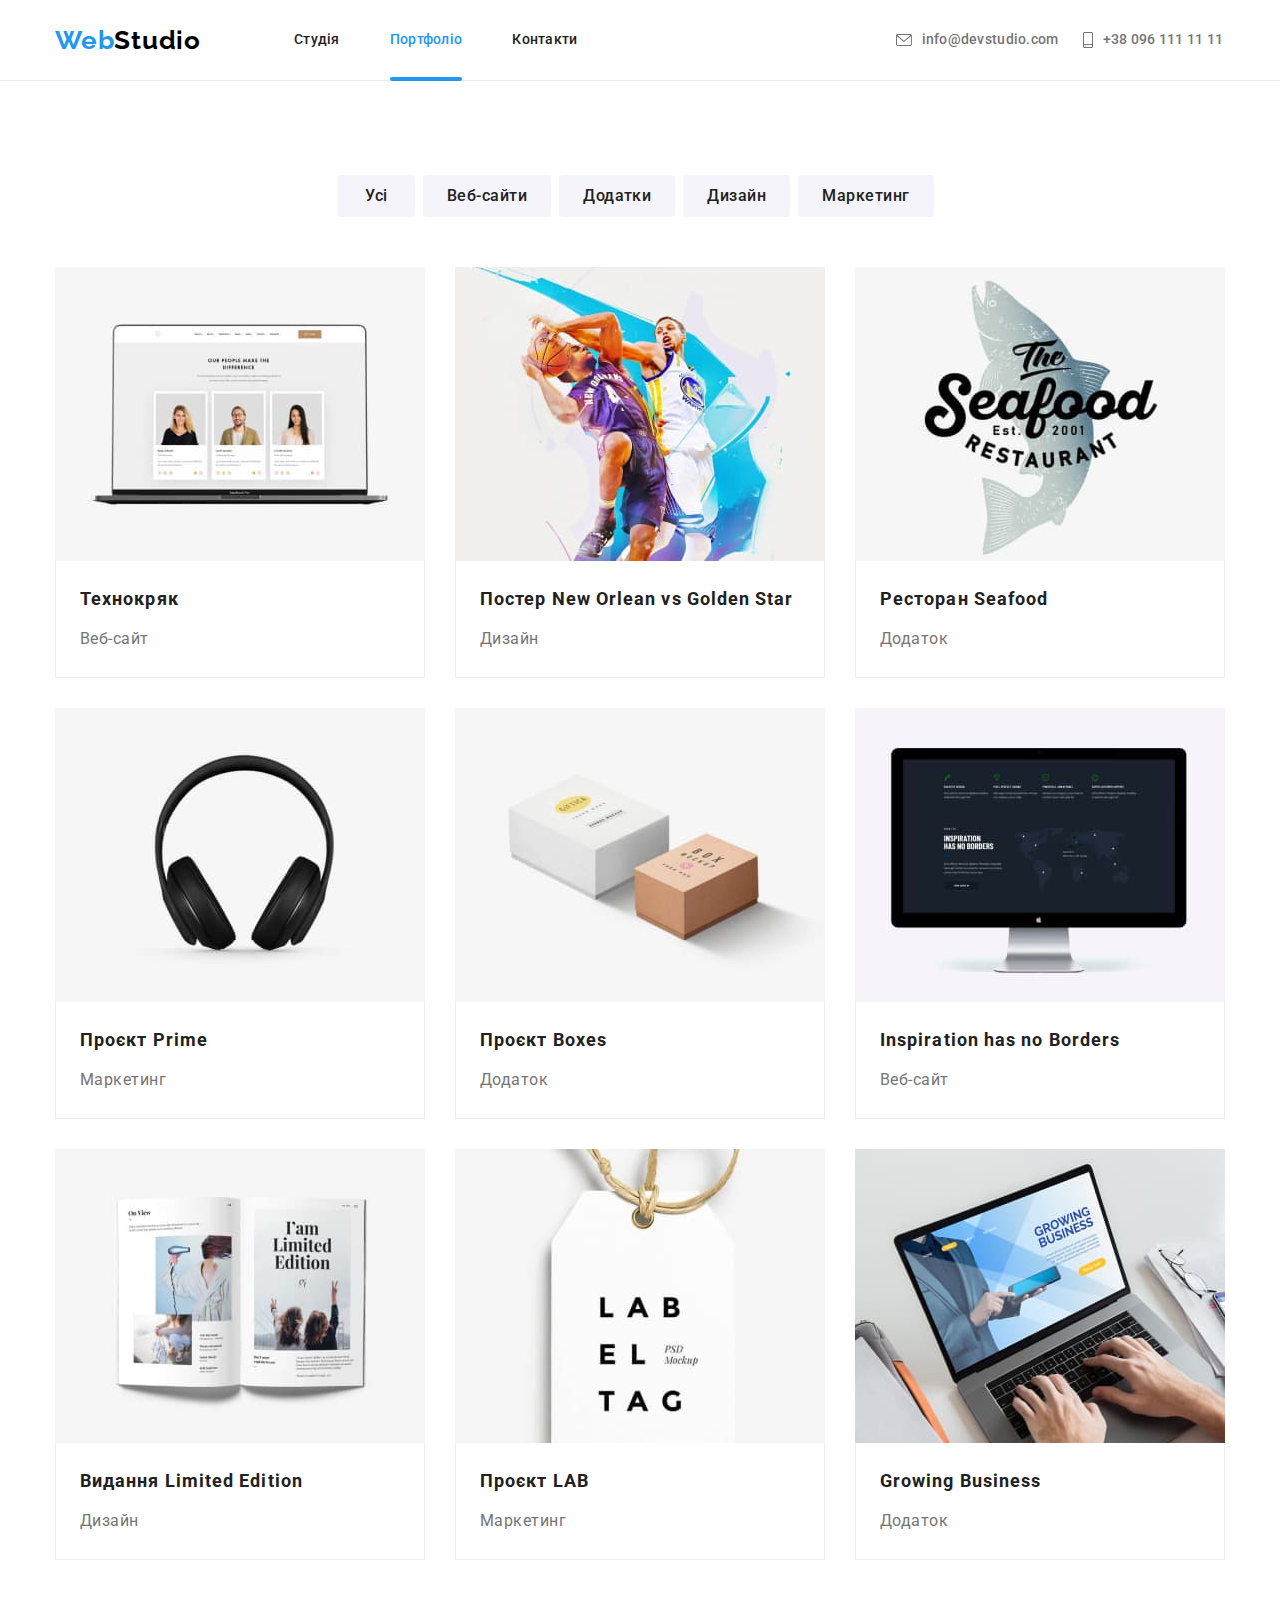
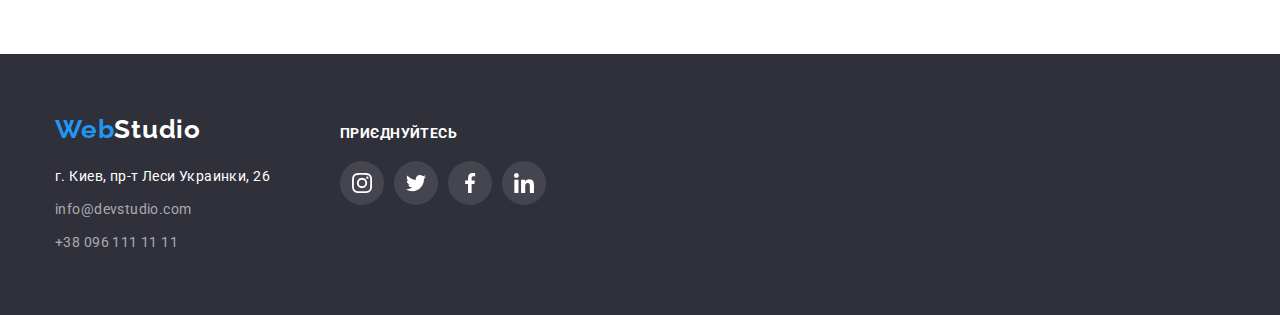
==== portfolio.html @ e29fab02 "first commit" ====
<!DOCTYPE html>
<html lang="uk">
  <head>
    <meta charset="UTF-8" />
    <meta http-equiv="X-UA-Compatible" content="IE=edge" />
    <meta name="viewport" content="width=device-width, initial-scale=1.0" />
    <title>Portfolio</title>
    <link
      href="https://fonts.googleapis.com/css2?family=Raleway:wght@700&family=Roboto:wght@400;500;700;900&display=swap"
      rel="stylesheet"
    />
    <link
      rel="stylesheet"
      href="https://cdnjs.cloudflare.com/ajax/libs/modern-normalize/1.1.0/modern-normalize.min.css"
    />
    <link rel="stylesheet" href="./css/styles.css" />
  </head>
  <body>
    <header class="header">
      <div class="header-container container">
        <nav class="header-nav">
          <a href="" class="header-logo"
            ><span class="header-logo1">Web</span
            ><span class="header-logo2">Studio</span>
          </a>
          <ul class="header-nav-menu">
            <li class="header-nav-menu-li">
              <a class="header-studio link" href="./index.html">Студія</a>
            </li>
            <li class="header-nav-menu-li">
              <a class="header-porfolio link current" href="./portfolio.html"
                >Портфоліо</a
              >
            </li>
            <li class="header-nav-menu-li">
              <a class="header-contacts link" href="">Контакти</a>
            </li>
          </ul>
        </nav>
        <ul class="header-nav-address-flex">
          <li class="header-nav-address-li1">
            <a class="header-email link" href="mailto:info@devstudio.com">
              <svg class="icons-header icon-mail" width="16" height="12">
                <use href="./images/icons.svg#icon-envelope"></use>
              </svg>
              info@devstudio.com
            </a>
          </li>
          <li class="header-nav-address-li2">
            <a class="header-tel link" href="tel:+380961111111">
              <svg class="icons-header icon-tel" width="10" height="16">
                <use href="./images/icons.svg#icon-smartphone"></use>
              </svg>
              +38 096 111 11 11</a
            >
          </li>
        </ul>
      </div>
    </header>
    <main class="portfolio-main">
      <section class="portfolio-main-section">
        <div class="container">
          <h1 class="visually-hidden">Portfolio</h1>
          <!-- buttons -->
          <ul class="portfolio-buttons">
            <li>
              <button class="portfolio-button portfolio-button1" type="button">
                Усі
              </button>
            </li>
            <li>
              <button class="portfolio-button portfolio-button2" type="button">
                Веб-сайти
              </button>
            </li>
            <li>
              <button class="portfolio-button portfolio-button3" type="button">
                Додатки
              </button>
            </li>
            <li>
              <button class="portfolio-button portfolio-button4" type="button">
                Дизайн
              </button>
            </li>
            <li>
              <button class="portfolio-button portfolio-button5" type="button">
                Маркетинг
              </button>
            </li>
          </ul>
          <!-- portfolio -->
          <ul class="main-portfolio">
            <li class="main-portfolio-containers">
              <a class="main-portfolio-link" href=""
                ><div class="portfolio-thumb">
                  <img
                    class="main-portfolio-img"
                    src="./images/img-port-1.jpg"
                    alt="img port 1.jpg"
                    width="370"
                    height="294"
                  />
                  <div class="overlay">
                    <p class="overlay-text">
                      Ресурс пропонує комплексні пропозиції з різним рівнем
                      функціоналу та сервісів. Все це дозволить відвідувачу
                      отримати вичерпні відомості про компанію чи приватну
                      особу.
                    </p>
                  </div>
                </div>
                <div class="main-portfolio-container-text">
                  <h2 class="main-portfolio-title main-portfolio-title1">
                    Технокряк
                  </h2>
                  <p
                    class="main-portfolio-description main-portfolio-description1"
                  >
                    Веб-сайт
                  </p>
                </div></a
              >
            </li>
            <li class="main-portfolio-containers">
              <a class="main-portfolio-link" href=""
                ><div class="portfolio-thumb">
                  <img
                    class="main-portfolio-img"
                    src="./images/img-port-2.jpg"
                    alt="img port 2.jpg"
                    width="370"
                    height="294"
                  />
                  <div class="overlay">
                    <p class="overlay-text">
                      Ресурс пропонує комплексні пропозиції з різним рівнем
                      функціоналу та сервісів. Все це дозволить відвідувачу
                      отримати вичерпні відомості про компанію чи приватну
                      особу.
                    </p>
                  </div>
                </div>
                <div class="main-portfolio-container-text">
                  <h2 class="main-portfolio-title main-portfolio-title2">
                    Постер New Orlean vs Golden Star
                  </h2>
                  <p
                    class="main-portfolio-description main-portfolio-description2"
                  >
                    Дизайн
                  </p>
                </div></a
              >
            </li>
            <li class="main-portfolio-containers">
              <a class="main-portfolio-link" href=""
                ><div class="portfolio-thumb">
                  <img
                    class="main-portfolio-img"
                    src="./images/img-port-3.jpg"
                    alt="img port 3.jpg"
                    width="370"
                    height="294"
                  />
                  <div class="overlay">
                    <p class="overlay-text">
                      Ресурс пропонує комплексні пропозиції з різним рівнем
                      функціоналу та сервісів. Все це дозволить відвідувачу
                      отримати вичерпні відомості про компанію чи приватну
                      особу.
                    </p>
                  </div>
                </div>
                <div class="main-portfolio-container-text">
                  <h2 class="main-portfolio-title main-portfolio-title3">
                    Ресторан Seafood
                  </h2>
                  <p
                    class="main-portfolio-description main-portfolio-description3"
                  >
                    Додаток
                  </p>
                </div></a
              >
            </li>
            <li class="main-portfolio-containers">
              <a class="main-portfolio-link" href=""
                ><div class="portfolio-thumb">
                  <img
                    class="main-portfolio-img"
                    src="./images/img-port-4.jpg"
                    alt="img port 4.jpg"
                    width="370"
                    height="294"
                  />
                  <div class="overlay">
                    <p class="overlay-text">
                      Ресурс пропонує комплексні пропозиції з різним рівнем
                      функціоналу та сервісів. Все це дозволить відвідувачу
                      отримати вичерпні відомості про компанію чи приватну
                      особу.
                    </p>
                  </div>
                </div>
                <div class="main-portfolio-container-text">
                  <h2 class="main-portfolio-title main-portfolio-title4">
                    Проєкт Prime
                  </h2>
                  <p
                    class="main-portfolio-description main-portfolio-description4"
                  >
                    Маркетинг
                  </p>
                </div></a
              >
            </li>
            <li class="main-portfolio-containers">
              <a class="main-portfolio-link" href=""
                ><div class="portfolio-thumb">
                  <img
                    class="main-portfolio-img"
                    src="./images/img-port-5.jpg"
                    alt="img port 5.jpg"
                    width="370"
                    height="294"
                  />
                  <div class="overlay">
                    <p class="overlay-text">
                      Ресурс пропонує комплексні пропозиції з різним рівнем
                      функціоналу та сервісів. Все це дозволить відвідувачу
                      отримати вичерпні відомості про компанію чи приватну
                      особу.
                    </p>
                  </div>
                </div>
                <div class="main-portfolio-container-text">
                  <h2 class="main-portfolio-title main-portfolio-title5">
                    Проєкт Boxes
                  </h2>
                  <p
                    class="main-portfolio-description main-portfolio-description5"
                  >
                    Додаток
                  </p>
                </div></a
              >
            </li>
            <li class="main-portfolio-containers">
              <a class="main-portfolio-link" href=""
                ><div class="portfolio-thumb">
                  <img
                    class="main-portfolio-img"
                    src="./images/img-port-6.jpg"
                    alt="img port 6.jpg"
                    width="370"
                    height="294"
                  />
                  <div class="overlay">
                    <p class="overlay-text">
                      Ресурс пропонує комплексні пропозиції з різним рівнем
                      функціоналу та сервісів. Все це дозволить відвідувачу
                      отримати вичерпні відомості про компанію чи приватну
                      особу.
                    </p>
                  </div>
                </div>
                <div class="main-portfolio-container-text">
                  <h2 class="main-portfolio-title main-portfolio-title6">
                    Inspiration has no Borders
                  </h2>
                  <p
                    class="main-portfolio-description main-portfolio-description6"
                  >
                    Веб-сайт
                  </p>
                </div></a
              >
            </li>
            <li class="main-portfolio-containers">
              <a class="main-portfolio-link" href="">
                <div class="portfolio-thumb">
                  <img
                    class="main-portfolio-img"
                    src="./images/img-port-7.jpg"
                    alt="img port 7.jpg"
                    width="370"
                    height="294"
                  />
                  <div class="overlay">
                    <p class="overlay-text">
                      Ресурс пропонує комплексні пропозиції з різним рівнем
                      функціоналу та сервісів. Все це дозволить відвідувачу
                      отримати вичерпні відомості про компанію чи приватну
                      особу.
                    </p>
                  </div>
                </div>
                <div class="main-portfolio-container-text">
                  <h2 class="main-portfolio-title main-portfolio-title7">
                    Видання Limited Edition
                  </h2>
                  <p
                    class="main-portfolio-description main-portfolio-description7"
                  >
                    Дизайн
                  </p>
                </div></a
              >
            </li>
            <li class="main-portfolio-containers">
              <a class="main-portfolio-link" href=""
                ><div class="portfolio-thumb">
                  <img
                    class="main-portfolio-img"
                    src="./images/img-port-8.jpg"
                    alt="img port 8.jpg"
                    width="370"
                    height="294"
                  />
                  <div class="overlay">
                    <p class="overlay-text">
                      Ресурс пропонує комплексні пропозиції з різним рівнем
                      функціоналу та сервісів. Все це дозволить відвідувачу
                      отримати вичерпні відомості про компанію чи приватну
                      особу.
                    </p>
                  </div>
                </div>
                <div class="main-portfolio-container-text">
                  <h2 class="main-portfolio-title main-portfolio-title8">
                    Проєкт LAB
                  </h2>
                  <p
                    class="main-portfolio-description main-portfolio-description8"
                  >
                    Маркетинг
                  </p>
                </div></a
              >
            </li>
            <li class="main-portfolio-containers">
              <a class="main-portfolio-link" href=""
                ><div class="portfolio-thumb">
                  <img
                    class="main-portfolio-img"
                    src="./images/img-port-9.jpg"
                    alt="img port 9.jpg"
                    width="370"
                    height="294"
                  />
                  <div class="overlay">
                    <p class="overlay-text">
                      Ресурс пропонує комплексні пропозиції з різним рівнем
                      функціоналу та сервісів. Все це дозволить відвідувачу
                      отримати вичерпні відомості про компанію чи приватну
                      особу.
                    </p>
                  </div>
                </div>
                <div class="main-portfolio-container-text">
                  <h2 class="main-portfolio-title main-portfolio-title9">
                    Growing Business
                  </h2>
                  <p
                    class="main-portfolio-description main-portfolio-description9"
                  >
                    Додаток
                  </p>
                </div></a
              >
            </li>
          </ul>
        </div>
      </section>
    </main>
    <footer class="footer">
      <div class="footer-container container">
        <div>
          <a href="./index.html" class="footer-logo"
            ><span class="footer-logo1">Web</span
            ><span class="footer-logo2">Studio</span></a
          >
          <address class="footer-address-first">
            <ul class="footer-address-items">
              <li class="footer-address-li">
                <a
                  class="footer-address link"
                  href="https://goo.gl/maps/CPtrU1FHBa2aNyZL9"
                  target="_blank"
                  rel="noopener noreferrer nofollow"
                  >г. Киев, пр-т Леси Украинки, 26</a
                >
              </li>
              <li class="footer-address-li">
                <a class="footer-email link" href="mailto:info@devstudio.com"
                  >info@devstudio.com</a
                >
              </li>
              <li class="footer-address-li">
                <a class="footer-tel link" href="tel:+380961111111"
                  >+38 096 111 11 11</a
                >
              </li>
            </ul>
          </address>
        </div>
        <div class="footer-connecting-container">
          <p class="footer-connecting-title">приєднуйтесь</p>
          <ul class="footer-connecting-social-container">
            <li class="footer-connecting-icons-social-li">
              <a class="footer-connecting-icons-social-link" href="">
                <svg
                  class="footer-connecting-icons-social-link-svg footer-svg"
                  width="20"
                  height="20"
                >
                  <use href="./images/icons.svg#icon-instagram-2"></use>
                </svg>
              </a>
            </li>
            <li class="footer-connecting-icons-social-li">
              <a class="footer-connecting-icons-social-link" href=""
                ><svg
                  class="footer-connecting-icons-social-link-svg footer-svg"
                  width="20"
                  height="20"
                >
                  <use href="./images/icons.svg#icon-twitter-1"></use></svg
              ></a>
            </li>
            <li class="footer-connecting-icons-social-li">
              <a class="footer-connecting-icons-social-link" href=""
                ><svg
                  class="footer-connecting-icons-social-link-svg footer-svg"
                  width="20"
                  height="20"
                >
                  <use href="./images/icons.svg#icon-facebook-1"></use></svg
              ></a>
            </li>
            <li class="footer-connecting-icons-social-li">
              <a class="footer-connecting-icons-social-link" href=""
                ><svg
                  class="footer-connecting-icons-social-link-svg footer-svg"
                  width="20"
                  height="20"
                >
                  <use href="./images/icons.svg#icon-linkedin-1"></use></svg
              ></a>
            </li>
          </ul>
        </div>
      </div>
    </footer>
  </body>
</html>
---- css/styles.css ----
html {
  box-sizing: border-box;
}

h1,
h2,
h3,
h4,
h5,
h6,
p {
  margin: 0;
}

ul {
  margin: 0;
  padding: 0;
  list-style: none;
}

a {
  text-decoration: none;
}

img {
  display: block;
  max-width: 100%;
  height: auto;
}

*,
*::before,
*::after {
  box-sizing: inherit;
}

* body {
  font-family: "Roboto", sans-serif;
  color: #757575;
  background-color: var(--background-color-white);
}

:root {
  --text-color: #212121;
  --background-color-white: #ffffff;
  --hover-focus: #2196f3;
  --header-text-color: #212121;
  --header-logo-color1: #2196f3;
  --header-logo-color2: #000000;
  --main-section-background: #2f303a;
  --main-color: #757575;
  --footer-background-color: #2f303a;
  --footer-email-tel: rgba(255, 255, 255, 0.6);
  --team-background-color: #f5f4fa;
  --main-button-color: #188ce8;
  /* --trans-timing: 250ms;
  --trans-timing-func: cubic-bezier(0.4, 0, 0.2, 1); */
  --trans-color: color 250ms cubic-bezier(0.4, 0, 0.2, 1);
  --trans-bc: background-color 250ms cubic-bezier(0.4, 0, 0.2, 1);
  --trans-fill: fill 250ms cubic-bezier(0.4, 0, 0.2, 1);
  --trans-transform: transform 250ms cubic-bezier(0.4, 0, 0.2, 1);
  --index-backdrop: 1000;
}

ul {
  list-style: none;
}

.link {
  text-decoration: none;
  transition: var(--trans-color);
}
.link:hover,
.link:focus {
  color: var(--hover-focus);
}

.container {
  width: 1200px;
  margin: 0 auto;
  padding-left: 15px;
  padding-right: 15px;
}

/* :hover,
:focus,
.main-clients-icons-link:hover .main-clients-icon,
.main-clients-icons-link:focus .main-clients-icon {
} */

/* 
!!! |=================================
!!! | header
!!! |=================================
*/

.header {
  border-bottom: 1px solid #ececec;
}

.header-container {
  display: flex;
}
.header-nav {
  display: flex;
}

.header-logo {
  font-family: "Raleway";
  font-style: normal;
  font-weight: 700;
  font-size: 26px;
  line-height: 1.19;
  letter-spacing: 0.03em;
  text-decoration: none;

  display: flex;
  align-items: center;
}

.header-logo1 {
  color: var(--header-logo-color1);
}
.header-logo2 {
  color: var(--header-logo-color2);
}

.header-nav-menu {
  display: flex;
  margin-left: 93px;
}
.header-nav-menu-li:not(:first-child) {
  margin-left: 50px;
}

.header-studio {
  font-family: "Roboto", sans-serif;
  font-weight: 500;
  font-size: 14px;
  line-height: 1.14;
  letter-spacing: 0.02em;
  color: var(--header-text-color);

  display: block;
  padding-top: 32px;
  padding-bottom: 32px;

  position: relative;
}

.header-studio.current {
  color: #2196f3;
}

.header-studio.current::after {
  content: "";
  position: absolute;
  bottom: -1px;
  left: 0;
  display: block;
  width: 100%;
  height: 4px;
  border-radius: 2px;
  background-color: #2196f3;
}

.header-porfolio {
  font-family: "Roboto", sans-serif;
  font-weight: 500;
  font-size: 14px;
  line-height: 1.14;
  letter-spacing: 0.02em;
  color: var(--header-text-color);

  display: block;
  padding-top: 32px;
  padding-bottom: 32px;

  position: relative;
}

.header-porfolio.current {
  color: #2196f3;
}
.header-porfolio.current::after {
  content: "";
  position: absolute;
  bottom: -1px;
  left: 0;
  display: block;
  width: 100%;
  height: 4px;
  border-radius: 2px;
  background-color: #2196f3;
}

.header-contacts {
  font-family: "Roboto", sans-serif;
  font-weight: 500;
  font-size: 14px;
  line-height: 1.14;
  letter-spacing: 0.02em;
  color: var(--header-text-color);

  display: block;
  padding-top: 32px;
  padding-bottom: 32px;

  position: relative;
}

.header-contacts.current {
  color: #2196f3;
}

.header-contacts.current::after {
  content: "";
  position: absolute;
  bottom: -1px;
  left: 0;
  display: block;
  width: 100%;
  height: 4px;
  border-radius: 2px;
  background-color: #2196f3;
}

.header-nav-address-flex {
  display: flex;
  margin-left: 318px;
  align-items: center;
}
/* .header-nav-address-li1 {
} */
.header-nav-address-li2 {
  margin-left: 24px;
}
.header-email {
  font-family: "Roboto", sans-serif;
  font-weight: 500;
  font-size: 14px;
  line-height: 1.14;
  letter-spacing: 0.02em;
  color: var(--main-color);

  display: block;
}

.header-email,
.header-tel {
  display: flex;
  align-items: center;
  justify-content: center;
}
.icons-header {
  content: "";
  fill: #757575;
}

.icon-mail {
  margin-right: 10px;
}
.icon-tel {
  margin-right: 10px;
}

.header-tel {
  font-family: "Roboto", sans-serif;
  font-weight: 500;
  font-size: 14px;
  line-height: 1.14;
  letter-spacing: 0.02em;
  color: var(--main-color);
  display: flex;
}

.header-nav-address-li1:hover .icon-mail,
.header-nav-address-li1:focus .icon-mail,
.header-nav-address-li2:hover .icon-tel,
.header-nav-address-li2:focus .icon-tel {
  fill: currentColor;
}

.icon-mail,
.icon-tel {
  transition: var(--trans-fill);
}

/* 
!!! |=================================
!!! | main
!!! |=================================
*/

.main-section {
  background-color: var(--main-section-background);
  padding-top: 200px;
  padding-bottom: 200px;

  background-image: linear-gradient(
      to right,
      rgba(47, 48, 58, 0.4),
      rgba(47, 48, 58, 0.4)
    ),
    url(../images/background-main-image.jpg);
  background-repeat: no-repeat;
  max-width: 1600px;
  background-position: center;
  margin: 0 auto;
}

/* .main-section-container {
} */

.main-section-title {
  font-family: "Roboto", sans-serif;
  font-weight: 900;
  font-size: 44px;
  line-height: 1.36;
  text-align: center;
  letter-spacing: 0.06em;
  text-transform: uppercase;
  color: var(--background-color-white);
  margin-bottom: 30px;
  max-width: 696px;
  margin-left: auto;
  margin-right: auto;
}

.main-section-button {
  font-family: "Roboto", sans-serif;
  background-color: var(--hover-focus);
  box-shadow: 0px 4px 4px rgba(0, 0, 0, 0.15);
  color: var(--background-color-white);
  cursor: pointer;
  font-size: 16px;
  font-weight: 700;

  padding: 10px 32px;
  border-radius: 4px;
  border-color: transparent;
  margin: 0 auto;
  display: block;
  transition: var(--trans-bc);
}

/* 
!!! |=================================
!!! | modal
!!! |=================================
*/

.backdrop {
  position: fixed;
  top: 0;
  left: 0;
  width: 100%;
  height: 100%;
  background-color: rgba(0, 0, 0, 0.3);
  z-index: var(--index-backdrop);
}
.backdrop.is-hidden {
  opacity: 0;
  visibility: hidden;
  pointer-events: none;

  transition: opacity 150ms linear, visibility 150ms linear;
}
.modal {
  width: 528px;
  height: 581px;
  border-radius: 4px;
  box-shadow: 0px 1px 3px rgba(0, 0, 0, 0.12), 0px 1px 1px rgba(0, 0, 0, 0.14),
    0px 2px 1px rgba(0, 0, 0, 0.2);
  background-color: #ffffff;
  position: absolute;
  top: 50%;
  left: 50%;
  transform: translateX(-50%) translateY(-50%);
  transition: transform 300ms ease-in-out;
}

.backdrop.is-hidden .modal {
  transform: translateX(-50%) translateY(-75%);
}

.main-section-button-close {
  width: 30px;
  height: 30px;
  cursor: pointer;
  background-color: transparent;
  padding: 0;
  border-radius: 50%;
  border: 1px solid rgba(0, 0, 0, 0.1);

  display: flex;
  align-items: center;
  justify-content: center;

  position: absolute;
  top: 8px;
  right: 8px;
}

.main-section-button:hover,
.main-section-button:focus {
  background-color: var(--main-button-color);
  box-shadow: 0px 4px 4px rgba(0, 0, 0, 0.15);
}

/* 
!!! |=================================
!!! | main-products
!!! |=================================
*/

.main-products {
  padding-top: 94px;
  padding-bottom: 94px;
}
.main-products-container {
  display: flex;
}

.main-products-li {
  width: 270px;
}

.main-products-li:not(:first-child) {
  margin-left: 30px;
}

.main-products-icons {
  height: 120px;
  background-color: #f5f4fa;
  margin-bottom: 30px;
  display: flex;
  align-items: center;
  justify-content: center;
}

/* .main-products-icon {
} */

.main-products-title {
  font-weight: 700;
  font-size: 14px;
  line-height: 1.14;
  letter-spacing: 0.03em;
  text-transform: uppercase;
  color: var(--text-color);

  margin-bottom: 10px;
}
.main-products-description {
  font-size: 14px;
  line-height: 1.71;
  letter-spacing: 0.03em;
}

/* 
!!! |=================================
!!! | main work about
!!! |=================================
*/

.main-workabout {
  padding-bottom: 94px;
}
.main-workabout-title {
  font-weight: 700;
  font-size: 36px;
  line-height: 1.16;
  text-align: center;
  letter-spacing: 0.03em;
  color: var(--text-color);
}

.main-workabout-container {
  display: flex;
  margin-top: 50px;
}

/* .main-workabout-img {
} */
.main-workabout-second-li,
.main-workabout-third-li {
  margin-left: 30px;
}

.main-workabout-first-li,
.main-workabout-second-li,
.main-workabout-third-li {
  position: relative;
}

.main-workabout-bcbox {
  display: flex;
  align-items: center;
  justify-content: center;
  width: 100%;
  height: 70px;
  background: rgba(47, 48, 58, 0.8);
  position: absolute;
  bottom: 0;
  left: 0;
}

.main-workabout-text {
  color: #ffffff;
  font-style: normal;
  font-weight: 700;
  font-size: 14px;
  line-height: 16px;
  text-align: center;
  letter-spacing: 0.03em;
  text-transform: uppercase;
}

/* 
!!! |=================================
!!! | main team
!!! |=================================
*/

.main-team {
  background-color: var(--team-background-color);
  padding-top: 94px;
  padding-bottom: 94px;
}
.main-team-title {
  font-weight: 700;
  font-size: 36px;
  line-height: 1.16;
  text-align: center;
  letter-spacing: 0.03em;
  color: var(--text-color);

  margin-bottom: 50px;
}

.main-team-containers {
  display: flex;
}

.main-team-container:not(:first-child) {
  margin-left: 30px;
}

.main-team-container {
  background-color: var(--background-color-white);
  width: 270px;
  height: 428px;
  box-shadow: 0px 1px 3px rgba(0, 0, 0, 0.12), 0px 1px 1px rgba(0, 0, 0, 0.14),
    0px 2px 1px rgba(0, 0, 0, 0.2);
  border-radius: 0px 0px 4px 4px;
}

.main-team-position {
  display: flex;
  justify-content: center;
  margin: 0 auto;
}

.main-team-img {
  margin-bottom: 30px;
}
.main-team-person {
  font-weight: 500;
  font-size: 16px;
  line-height: 1.18;
  letter-spacing: 0.03em;
  color: var(--text-color);
  display: flex;
  justify-content: center;
  margin-bottom: 10px;
}
.main-team-position {
  font-weight: 400;
  font-size: 16px;
  line-height: 1.18;
  letter-spacing: 0.03em;
  margin-bottom: 16px;
}
.icons-social-container {
  display: flex;
  align-items: center;
  justify-content: center;
  margin-bottom: 30px;
}
.icons-social-li:not(:last-child) {
  margin-right: 10px;
}
.icons-social-link {
  display: flex;
  width: 44px;
  height: 44px;
  align-items: center;
  justify-content: center;
  border-radius: 50%;

  transition: var(--trans-bc);
}
.icons-social-link:hover,
.icons-social-link:focus {
  background-color: #2196f3;
}

.icons-social-link:hover .icons-social-link-svg,
.icons-social-link:focus .icons-social-link-svg {
  fill: #ffffff;
}

.icons-social-link-svg {
  fill: #afb1b8;
}

/* 
!!! |=================================
!!! | our clients
!!! |=================================
*/

.main-clients {
  padding-top: 94px;
  padding-bottom: 94px;
  max-width: 1600px;
  margin: 0 auto;
}

/* .main-clients-container{
} */

.main-clients-title {
  font-family: "Roboto";
  font-style: normal;
  font-weight: 700;
  font-size: 36px;
  line-height: 42px;
  text-align: center;
  letter-spacing: 0.03em;
  color: #212121;
  margin-bottom: 50px;
}
.main-clients-list {
  display: flex;
  align-items: center;
  justify-content: center;
  gap: 30px;
  height: 92px;
}
.main-clients-list-li {
  height: 92px;
}
.main-clients-icons-link {
  width: 170px;
  height: 92px;
  display: flex;
  align-items: center;
  justify-content: center;
  border: 1px solid #afb1b8;
  border-radius: 4px;
}

.main-clients-icons-link .main-clients-icon {
  transition: var(--trans-fill);
}

.main-clients-icons-link:hover .main-clients-icon,
.main-clients-icons-link:focus .main-clients-icon {
  fill: #2196f3;
}
.main-clients-icons-link:hover,
.main-clients-icons-link:focus {
  border: 1px solid #2196f3;
}
.main-clients-icon {
  width: 106px;
  height: 60px;
  fill: #afb1b8;
}

/* 
!!! |=================================
!!! | main portfolio
!!! |=================================
*/
/* 
!!! |=================================
!!! | portfolio buttons
!!! |=================================
*/

/* .portfolio-main {
} */
.portfolio-main-section {
  padding-top: 94px;
  padding-bottom: 94px;
}
.visually-hidden {
  position: absolute;
  white-space: nowrap;
  width: 1px;
  height: 1px;
  overflow: hidden;
  border: 0;
  padding: 0;
  clip: rect(0 0 0 0);
  clip-path: inset(50%);
  margin: -1px;
}

.portfolio-buttons {
  display: flex;
  justify-content: center;
  margin-bottom: 50px;
}

.portfolio-button1 {
  padding: 6px 25px;
  margin-right: 8px;
}

.portfolio-button:not(:first-child) {
  padding: 6px 22px;
  margin-right: 8px;
}

.portfolio-button2,
.portfolio-button3,
.portfolio-button4,
.portfolio-button5 {
  padding: 6px 22px;
  margin-right: 8px;
}

.portfolio-button {
  font-family: "Roboto", sans-serif;
  background-color: var(--background-color-white);
  cursor: pointer;
  font-family: inherit;
  font-weight: 500;
  font-size: 16px;
  line-height: 1.62;
  text-align: center;
  letter-spacing: 0.03em;
  color: var(--text-color);
  border-radius: 4px;
  border-color: transparent;
  background-color: #f5f4fa;
  transition: var(--trans-bc);
}

.portfolio-button:hover,
.portfolio-button:focus {
  background-color: var(--hover-focus);
  color: var(--background-color-white);
  box-shadow: 0px 3px 1px rgba(0, 0, 0, 0.1), 0px 1px 2px rgba(0, 0, 0, 0.08),
    0px 2px 2px rgba(0, 0, 0, 0.12);
}

/* 
!!! |=================================
!!! | portfolio
!!! |=================================
*/

.main-portfolio {
  display: flex;
  flex-wrap: wrap;
}

.main-portfolio-containers {
  background-color: var(--background-color-white);
  width: 370px;
  margin-right: 30px;
  margin-bottom: 30px;
}

.main-portfolio-containers:nth-child(3n) {
  margin-right: 0px;
}

.main-portfolio-containers:nth-child(n + 7) {
  margin-bottom: 0px;
}

.main-portfolio-link {
  display: block;
}

.main-portfolio-link:hover,
.main-portfolio-link:focus {
  box-shadow: 0px 1px 1px rgba(0, 0, 0, 0.12), 0px 4px 4px rgba(0, 0, 0, 0.06),
    1px 4px 6px rgba(0, 0, 0, 0.16);
}

.portfolio-thumb {
  position: relative;
  overflow: hidden;
}
/* .main-portfolio-img {
} */
.overlay {
  position: absolute;
  top: 0;
  left: 0;
  display: flex;
  align-items: center;
  width: 100%;
  height: 100%;
  background-color: rgba(33, 150, 243, 0.9);
  transform: translateY(101%);
  transition: var(--trans-timing);
}

.overlay-text {
  padding: 63px 24px;
  font-style: normal;
  font-weight: 400;
  font-size: 18px;
  line-height: 28px;
  letter-spacing: 0.03em;
  color: #ffffff;
}

.main-portfolio-link .overlay {
  transition: var(--trans-transform);
}

.main-portfolio-link:hover .overlay,
.main-portfolio-link:focus .overlay {
  transform: translateY(0);
}

.main-portfolio-container-text {
  border: 1px solid #eeeeee;
  border-top: none;
  padding: 20px 24px;
}

.main-portfolio-title {
  font-family: "Roboto", sans-serif;
  font-weight: 700;
  font-size: 18px;
  line-height: 2;
  letter-spacing: 0.06em;
  color: var(--text-color);

  margin-bottom: 4px;
}

.main-portfolio-description {
  font-family: "Roboto", sans-serif;
  font-weight: 400;
  font-size: 16px;
  line-height: 2.25;
  letter-spacing: 0.03em;
  color: #757575;
}

/* 
!!! |=================================
!!! | footer
!!! |=================================
*/

.footer {
  background-color: var(--footer-background-color);

  padding-top: 60px;
  padding-bottom: 60px;
}

.footer-container {
  display: flex;
  align-items: baseline;
}

.footer-logo {
  font-family: "Raleway";
  font-style: normal;
  font-weight: 700;
  font-size: 26px;
  line-height: 1.19;
  letter-spacing: 0.03em;
  text-decoration: none;

  display: inline-block;
  margin-bottom: 20px;
}

.footer-logo1 {
  color: var(--header-logo-color1);
}
.footer-logo2 {
  color: var(--background-color-white);
}

/* .footer-address-first {
} */

.footer-address,
.footer-email,
.footer-tel {
  font-family: "Roboto", sans-serif;
  font-weight: 400;
  font-size: 14px;
  line-height: 1.71;
  letter-spacing: 0.03em;
  font-style: normal;
}

.footer-address-li:not(:last-child) {
  margin-bottom: 9px;
}

.footer-address {
  color: var(--background-color-white);
}

.footer-email,
.footer-tel {
  color: var(--footer-email-tel);
}

/* !!! footer connecting */

.footer-connecting-container {
  margin-left: 70px;
}
.footer-connecting-title {
  text-transform: uppercase;
  font-family: "Roboto";
  font-style: normal;
  font-weight: 700;
  font-size: 14px;
  line-height: 16px;
  letter-spacing: 0.03em;
  text-transform: uppercase;
  color: #ffffff;

  margin-bottom: 20px;
}
.footer-connecting-social-container {
  display: flex;
  gap: 10px;
  align-items: center;
  justify-content: center;
}
.footer-connecting-icons-social-li {
  height: 44px;
  width: 44px;
}
.footer-connecting-icons-social-link {
  width: 44px;
  height: 44px;
  background-color: rgba(255, 255, 255, 0.1);
  border-radius: 50%;
  display: flex;
  align-items: center;
  justify-content: center;
}
/* .footer-connecting-icons-social-link-svg {
} */
.footer-svg {
  fill: #ffffff;
}

.footer-connecting-icons-social-link {
  transition: var(--trans-bc);
}

.footer-connecting-icons-social-link:hover,
.footer-connecting-icons-social-link:focus {
  background-color: #2196f3;
}
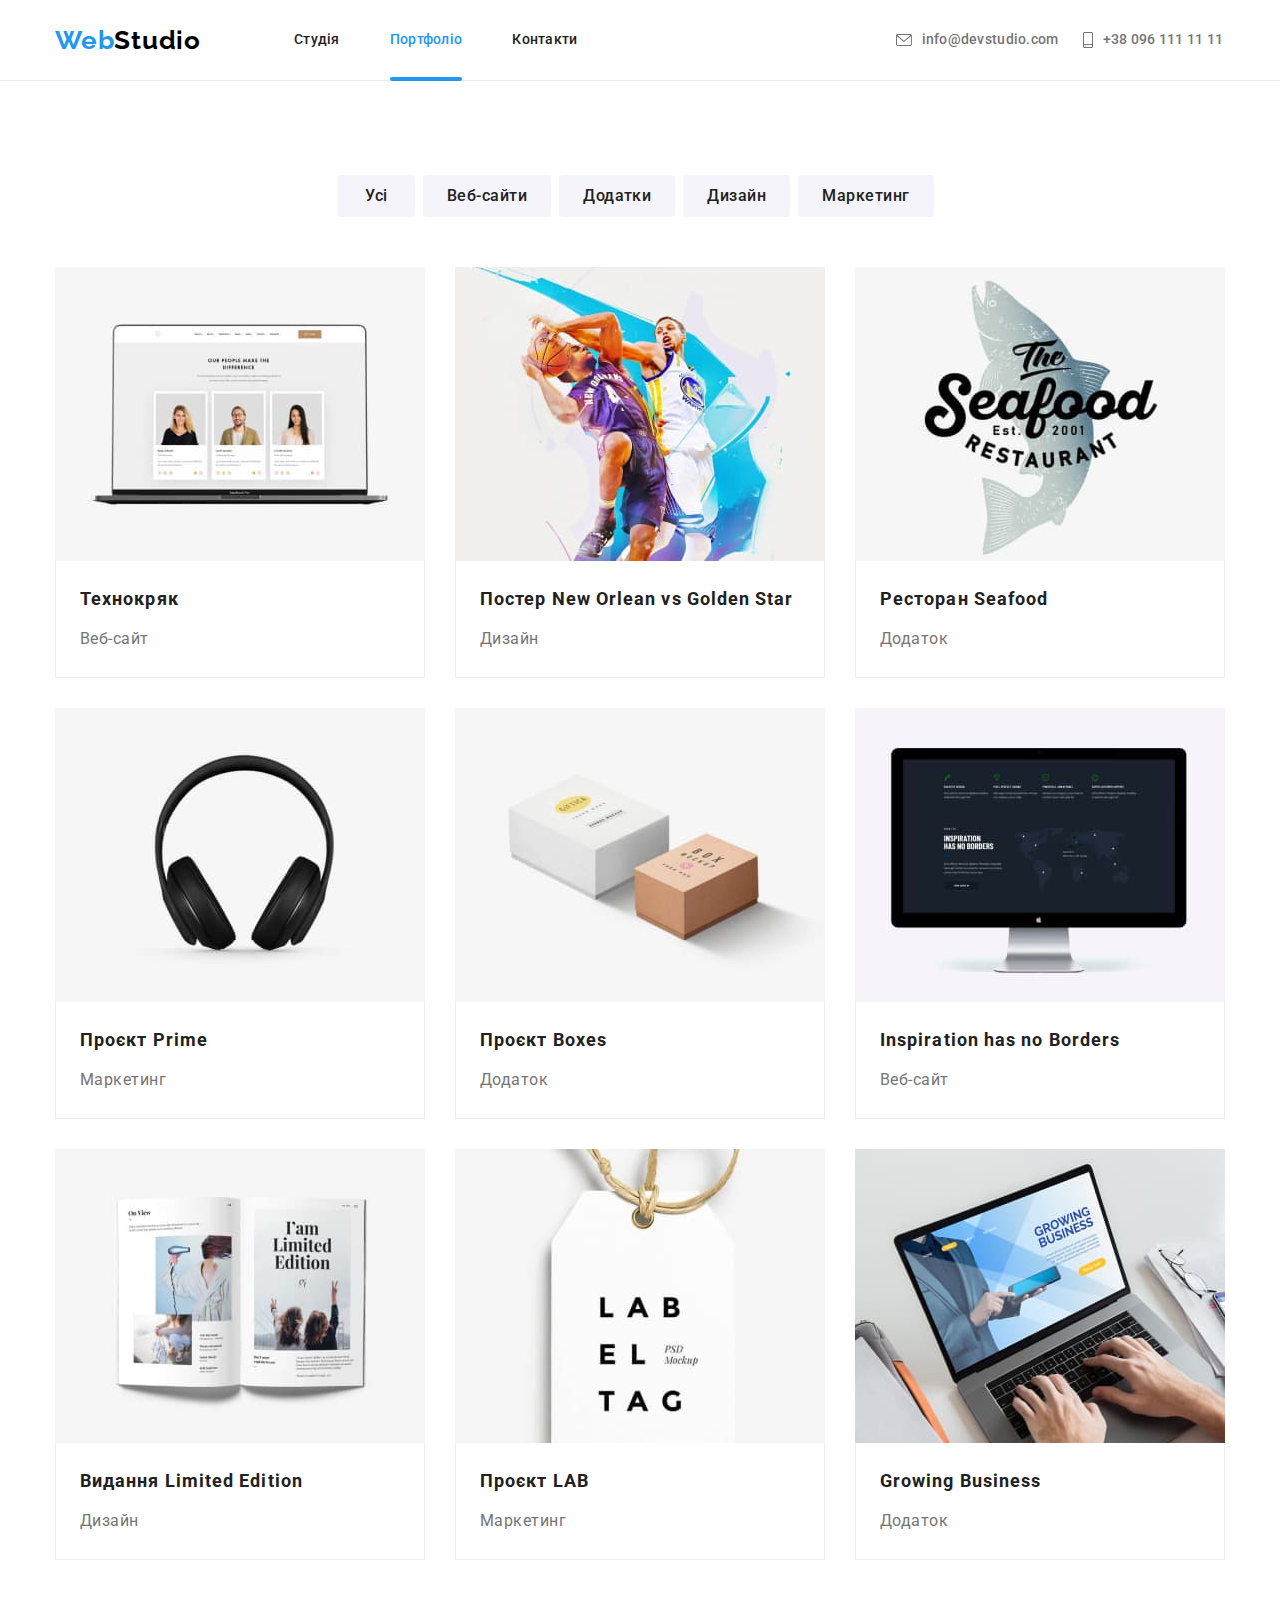
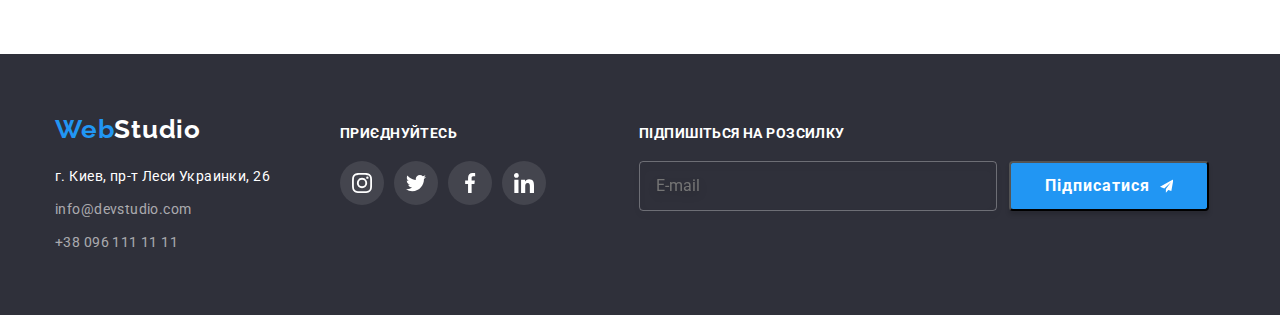
==== commit c2a39b6b: "second commit" ====
--- a/portfolio.html
+++ b/portfolio.html
@@ -451,6 +451,31 @@
             </li>
           </ul>
         </div>
+        <div class="footer-form">
+          <form class="footer-form-email">
+            <div class="footer-form-label-button">
+              <div class="footer-form-label-input">
+                <label class="footer-form-label" for="email"
+                  >підпишіться на розсилку</label
+                >
+                <input
+                  class="footer-form-input"
+                  type="email"
+                  name="email"
+                  id="email"
+                  placeholder="E-mail"
+                />
+              </div>
+
+              <button class="footer-form-submit" type="submit">
+                <span class="footer-form-submit-text">Підписатися</span>
+                <svg class="footer-form-icon" width="24" height="24">
+                  <use href="./images/icons.svg#icon-icon-send"></use>
+                </svg>
+              </button>
+            </div>
+          </form>
+        </div>
       </div>
     </footer>
   </body>
--- a/css/styles.css
+++ b/css/styles.css
@@ -346,6 +346,12 @@
 
 /* 
 !!! |=================================
+!!! | modal-form
+!!! |=================================
+*/
+
+/* 
+!!! |=================================
 !!! | modal
 !!! |=================================
 */
@@ -392,20 +398,177 @@
   padding: 0;
   border-radius: 50%;
   border: 1px solid rgba(0, 0, 0, 0.1);
-
-  display: flex;
-  align-items: center;
-  justify-content: center;
-
+  display: flex;
+  align-items: center;
+  justify-content: center;
   position: absolute;
   top: 8px;
   right: 8px;
 }
 
+.main-section-button-close:hover .close-button-icon,
+.main-section-button-close:focus .close-button-icon {
+  color: var(--hover-focus);
+  transition: var(--trans-color);
+}
+
 .main-section-button:hover,
-.main-section-button:focus {
+.main-section-button:focus,
+.footer-form-submit:hover,
+.footer-form-submit:focus {
   background-color: var(--main-button-color);
   box-shadow: 0px 4px 4px rgba(0, 0, 0, 0.15);
+}
+
+/* 
+!!! |=================================
+!!! | form
+!!! |=================================
+*/
+
+.before-modal-text {
+  font-style: normal;
+  font-weight: 700;
+  font-size: 20px;
+  line-height: 23px;
+  text-align: center;
+  letter-spacing: 0.03em;
+  color: #212121;
+
+  margin-top: 40px;
+  margin-bottom: 12px;
+}
+.modal-form {
+}
+.form-group {
+  margin-left: 40px;
+  margin-right: 40px;
+}
+.form-field {
+  display: flex;
+  flex-direction: column;
+  position: relative;
+  margin-bottom: 10px;
+}
+.form-label-text {
+  font-style: normal;
+  font-weight: 400;
+  font-size: 12px;
+  line-height: 14px;
+  letter-spacing: 0.01em;
+  color: #757575;
+  margin-bottom: 4px;
+}
+
+.form-label-input-name,
+.form-label-input-phone,
+.form-label-input-email,
+.form-label-input-checkbox {
+  width: 100%;
+  height: 40px;
+  border: 1px solid rgba(33, 33, 33, 0.2);
+  border-radius: 4px;
+}
+.form-label-icon {
+  position: absolute;
+  bottom: 11px;
+  left: 12px;
+}
+
+.form-field:hover .form-label-icon,
+.form-field:focus .form-label-icon {
+  transition: var(--trans-fill);
+  fill: var(--hover-focus);
+}
+
+.form-field:hover .input,
+.form-field:focus .input,
+.form-field:hover .textarea,
+.form-field:hover .textarea {
+  border: 1px solid var(--hover-focus);
+}
+.form-comment-text {
+  font-style: normal;
+  font-weight: 400;
+  font-size: 12px;
+  line-height: 14px;
+  letter-spacing: 0.01em;
+  color: #757575;
+}
+.form-comment-area {
+  font-style: normal;
+  font-weight: 400;
+  font-size: 12px;
+  line-height: 14px;
+  letter-spacing: 0.01em;
+  color: rgba(117, 117, 117, 0.5);
+  padding: 12px 16px;
+  resize: none;
+}
+
+.form-field-checkbox {
+  display: flex;
+  align-items: center;
+  justify-content: center;
+  flex-direction: row;
+  margin-top: 10px;
+  margin-bottom: 30px;
+}
+.form-label-input-checkbox {
+  width: 16px;
+  height: 15px;
+  background-color: #212121;
+  margin-right: 8px;
+}
+.form-label-input-checkbox:checked {
+  background-color: var(--hover-focus);
+  transition: var(--trans-bc);
+}
+.form-label-input-text {
+  font-style: normal;
+  font-weight: 400;
+  font-size: 14px;
+  line-height: 24px;
+  letter-spacing: 0.03em;
+  color: #757575;
+}
+a,
+.label-input-link {
+  font-style: normal;
+  font-weight: 400;
+  font-size: 14px;
+  line-height: 24px;
+  letter-spacing: 0.03em;
+  color: #2196f3;
+}
+
+.form-label-input-text > .label-input-link {
+  text-decoration: underline;
+}
+
+.link {
+}
+.form-btn {
+  font-family: "Roboto", sans-serif;
+  background-color: var(--hover-focus);
+  box-shadow: 0px 4px 4px rgba(0, 0, 0, 0.15);
+  color: var(--background-color-white);
+  cursor: pointer;
+  font-size: 16px;
+  font-weight: 700;
+
+  padding: 10px 52px;
+  border-radius: 4px;
+  border-color: transparent;
+  margin: 0 auto;
+  display: block;
+  transition: var(--trans-bc);
+}
+
+.form-btn:hover,
+.form-btn:focus {
+  background-color: var(--main-button-color);
+  transition: var(--trans-bc);
 }
 
 /* 
@@ -924,7 +1087,11 @@
   color: var(--footer-email-tel);
 }
 
-/* !!! footer connecting */
+/* 
+!!! |=================================
+!!! | footer connecting
+!!! |=================================
+*/
 
 .footer-connecting-container {
   margin-left: 70px;
@@ -975,3 +1142,79 @@
 .footer-connecting-icons-social-link:focus {
   background-color: #2196f3;
 }
+
+/* 
+!!! |=================================
+!!! | footer form
+!!! |=================================
+*/
+
+.footer-form {
+  margin-left: 93px;
+}
+.footer-form-email {
+  /* display: flex;
+  align-items: center;
+  justify-content: center; */
+}
+.footer-form-label-button {
+  display: flex;
+  align-items: flex-end;
+}
+.footer-form-label-input {
+  display: flex;
+  flex-direction: column;
+}
+.footer-form-label {
+  color: #ffffff;
+  font-style: normal;
+  font-weight: 700;
+  font-size: 14px;
+  line-height: 16px;
+  letter-spacing: 0.03em;
+  text-transform: uppercase;
+  margin-bottom: 20px;
+}
+.footer-form-input {
+  background-color: transparent;
+  border: 1px solid rgba(255, 255, 255, 0.3);
+  filter: drop-shadow(0px 4px 4px rgba(0, 0, 0, 0.15));
+  border-radius: 4px;
+  padding: 15px 16px;
+  width: 358px;
+  color: rgba(255, 255, 255, 0.6);
+}
+.footer-form-button {
+  /* margin-left: 12px; */
+  /* display: flex;
+  align-items: center;
+  justify-content: center; */
+}
+.footer-form-submit {
+  margin-left: 12px;
+  width: 200px;
+  background: #2196f3;
+  box-shadow: 0px 4px 4px rgba(0, 0, 0, 0.15);
+  border-radius: 4px;
+  display: flex;
+  align-items: center;
+  justify-content: center;
+  /* display: block; */
+  height: 50px;
+}
+.footer-form-submit-text {
+  color: #ffffff;
+  margin-right: 10px;
+
+  font-style: normal;
+  font-weight: 700;
+  font-size: 16px;
+  line-height: 30px;
+  display: flex;
+  letter-spacing: 0.06em;
+  margin-left: 28px;
+}
+.footer-form-icon {
+  fill: #ffffff;
+  margin-right: 28px;
+}
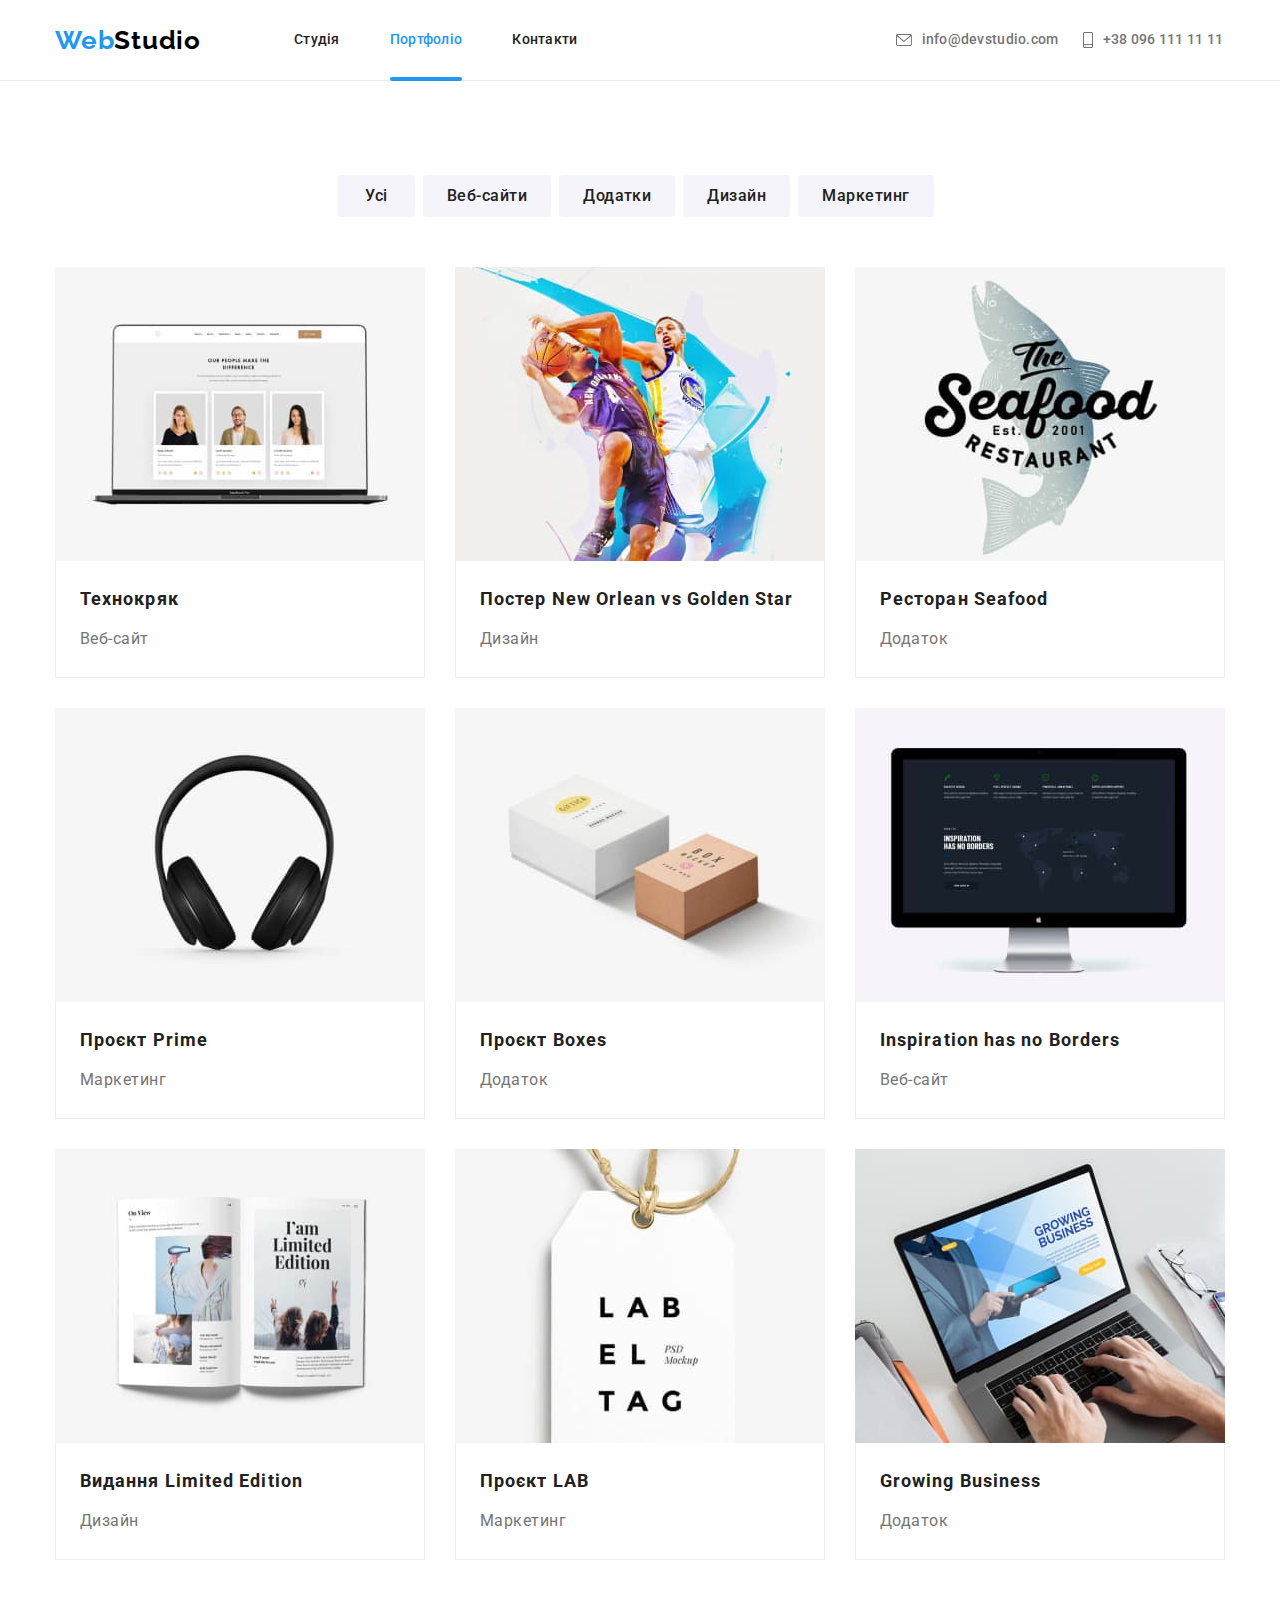
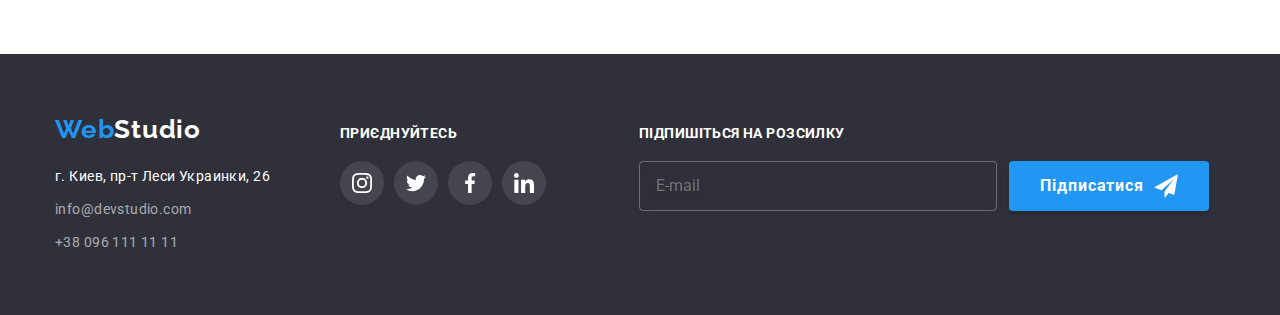
==== commit 60a4a38d: "commit" ====
--- a/portfolio.html
+++ b/portfolio.html
@@ -451,31 +451,29 @@
             </li>
           </ul>
         </div>
-        <div class="footer-form">
-          <form class="footer-form-email">
-            <div class="footer-form-label-button">
-              <div class="footer-form-label-input">
-                <label class="footer-form-label" for="email"
-                  >підпишіться на розсилку</label
-                >
-                <input
-                  class="footer-form-input"
-                  type="email"
-                  name="email"
-                  id="email"
-                  placeholder="E-mail"
-                />
-              </div>
+        <form class="footer-form-email">
+          <div class="footer-form-label-button">
+            <div class="footer-form-label-input">
+              <label class="footer-form-label" for="email-footer"
+                >підпишіться на розсилку</label
+              >
+              <input
+                class="footer-form-input"
+                type="email"
+                name="email"
+                id="email-footer"
+                placeholder="E-mail"
+              />
+            </div>
 
-              <button class="footer-form-submit" type="submit">
-                <span class="footer-form-submit-text">Підписатися</span>
-                <svg class="footer-form-icon" width="24" height="24">
-                  <use href="./images/icons.svg#icon-icon-send"></use>
-                </svg>
-              </button>
-            </div>
-          </form>
-        </div>
+            <button class="footer-form-submit" type="submit">
+              <span class="footer-form-submit-text">Підписатися</span>
+              <svg class="footer-form-icon" width="24" height="24">
+                <use href="./images/icons.svg#icon-icon-send"></use>
+              </svg>
+            </button>
+          </div>
+        </form>
       </div>
     </footer>
   </body>
--- a/css/styles.css
+++ b/css/styles.css
@@ -82,12 +82,6 @@
   padding-right: 15px;
 }
 
-/* :hover,
-:focus,
-.main-clients-icons-link:hover .main-clients-icon,
-.main-clients-icons-link:focus .main-clients-icon {
-} */
-
 /* 
 !!! |=================================
 !!! | header
@@ -113,7 +107,6 @@
   line-height: 1.19;
   letter-spacing: 0.03em;
   text-decoration: none;
-
   display: flex;
   align-items: center;
 }
@@ -140,11 +133,9 @@
   line-height: 1.14;
   letter-spacing: 0.02em;
   color: var(--header-text-color);
-
   display: block;
   padding-top: 32px;
   padding-bottom: 32px;
-
   position: relative;
 }
 
@@ -171,11 +162,9 @@
   line-height: 1.14;
   letter-spacing: 0.02em;
   color: var(--header-text-color);
-
   display: block;
   padding-top: 32px;
   padding-bottom: 32px;
-
   position: relative;
 }
 
@@ -201,11 +190,9 @@
   line-height: 1.14;
   letter-spacing: 0.02em;
   color: var(--header-text-color);
-
   display: block;
   padding-top: 32px;
   padding-bottom: 32px;
-
   position: relative;
 }
 
@@ -242,7 +229,6 @@
   line-height: 1.14;
   letter-spacing: 0.02em;
   color: var(--main-color);
-
   display: block;
 }
 
@@ -296,7 +282,6 @@
   background-color: var(--main-section-background);
   padding-top: 200px;
   padding-bottom: 200px;
-
   background-image: linear-gradient(
       to right,
       rgba(47, 48, 58, 0.4),
@@ -335,7 +320,6 @@
   cursor: pointer;
   font-size: 16px;
   font-weight: 700;
-
   padding: 10px 32px;
   border-radius: 4px;
   border-color: transparent;
@@ -369,7 +353,6 @@
   opacity: 0;
   visibility: hidden;
   pointer-events: none;
-
   transition: opacity 150ms linear, visibility 150ms linear;
 }
 .modal {
@@ -408,8 +391,8 @@
 
 .main-section-button-close:hover .close-button-icon,
 .main-section-button-close:focus .close-button-icon {
-  color: var(--hover-focus);
-  transition: var(--trans-color);
+  fill: var(--hover-focus);
+  transition: var(--trans-fill);
 }
 
 .main-section-button:hover,
@@ -434,7 +417,6 @@
   text-align: center;
   letter-spacing: 0.03em;
   color: #212121;
-
   margin-top: 40px;
   margin-bottom: 12px;
 }
@@ -450,7 +432,7 @@
   position: relative;
   margin-bottom: 10px;
 }
-.form-label-text {
+.form-field-text {
   font-style: normal;
   font-weight: 400;
   font-size: 12px;
@@ -468,6 +450,7 @@
   height: 40px;
   border: 1px solid rgba(33, 33, 33, 0.2);
   border-radius: 4px;
+  padding-left: 42px;
 }
 .form-label-icon {
   position: absolute;
@@ -475,10 +458,17 @@
   left: 12px;
 }
 
+.form-label-input-name:not(:placeholder-shown) + .form-label-icon,
+.form-label-input-phone:not(:placeholder-shown) + .form-label-icon,
+.form-label-input-email:not(:placeholder-shown) + .form-label-icon {
+  fill: var(--hover-focus);
+  transition: var(--trans-fill);
+}
+
 .form-field:hover .form-label-icon,
 .form-field:focus .form-label-icon {
+  fill: var(--hover-focus);
   transition: var(--trans-fill);
-  fill: var(--hover-focus);
 }
 
 .form-field:hover .input,
@@ -504,36 +494,56 @@
   color: rgba(117, 117, 117, 0.5);
   padding: 12px 16px;
   resize: none;
-}
-
-.form-field-checkbox {
+  border: 1px solid rgba(33, 33, 33, 0.2);
+  border-radius: 4px;
+}
+/* !!! checkbox */
+.form-field-option {
   display: flex;
   align-items: center;
   justify-content: center;
   flex-direction: row;
   margin-top: 10px;
   margin-bottom: 30px;
-}
-.form-label-input-checkbox {
+  position: relative;
+}
+.form-field-input {
+  position: absolute;
+  width: 1px;
+  height: 1px;
+  margin: -1px;
+  border: 0;
+  padding: 0;
+  clip: rect(0, 0, 0, 0);
+  overflow: hidden;
+}
+.form-field-checkbox {
+  position: absolute;
+  background-image: url(../images/icon-notchecked.svg);
+  background-repeat: no-repeat;
   width: 16px;
   height: 15px;
-  background-color: #212121;
-  margin-right: 8px;
-}
-.form-label-input-checkbox:checked {
+  top: 5px;
+  left: 13px;
+  background-size: contain;
+}
+
+.form-field-input:checked + .form-field-checkbox {
+  background-image: url(../images/icon-checked.svg);
   background-color: var(--hover-focus);
-  transition: var(--trans-bc);
-}
-.form-label-input-text {
+  border-radius: 2px;
+}
+.form-field-input-text {
   font-style: normal;
   font-weight: 400;
   font-size: 14px;
   line-height: 24px;
   letter-spacing: 0.03em;
   color: #757575;
-}
-a,
-.label-input-link {
+  margin-left: 8px;
+}
+
+.field-input-link {
   font-style: normal;
   font-weight: 400;
   font-size: 14px;
@@ -542,12 +552,13 @@
   color: #2196f3;
 }
 
-.form-label-input-text > .label-input-link {
+.form-field-input-text > .field-input-link {
   text-decoration: underline;
 }
 
 .link {
 }
+
 .form-btn {
   font-family: "Roboto", sans-serif;
   background-color: var(--hover-focus);
@@ -556,7 +567,6 @@
   cursor: pointer;
   font-size: 16px;
   font-weight: 700;
-
   padding: 10px 52px;
   border-radius: 4px;
   border-color: transparent;
@@ -612,7 +622,6 @@
   letter-spacing: 0.03em;
   text-transform: uppercase;
   color: var(--text-color);
-
   margin-bottom: 10px;
 }
 .main-products-description {
@@ -698,7 +707,6 @@
   text-align: center;
   letter-spacing: 0.03em;
   color: var(--text-color);
-
   margin-bottom: 50px;
 }
 
@@ -761,7 +769,6 @@
   align-items: center;
   justify-content: center;
   border-radius: 50%;
-
   transition: var(--trans-bc);
 }
 .icons-social-link:hover,
@@ -1009,7 +1016,6 @@
   line-height: 2;
   letter-spacing: 0.06em;
   color: var(--text-color);
-
   margin-bottom: 4px;
 }
 
@@ -1030,7 +1036,6 @@
 
 .footer {
   background-color: var(--footer-background-color);
-
   padding-top: 60px;
   padding-bottom: 60px;
 }
@@ -1149,13 +1154,8 @@
 !!! |=================================
 */
 
-.footer-form {
+.footer-form-email {
   margin-left: 93px;
-}
-.footer-form-email {
-  /* display: flex;
-  align-items: center;
-  justify-content: center; */
 }
 .footer-form-label-button {
   display: flex;
@@ -1185,10 +1185,6 @@
   color: rgba(255, 255, 255, 0.6);
 }
 .footer-form-button {
-  /* margin-left: 12px; */
-  /* display: flex;
-  align-items: center;
-  justify-content: center; */
 }
 .footer-form-submit {
   margin-left: 12px;
@@ -1199,8 +1195,8 @@
   display: flex;
   align-items: center;
   justify-content: center;
-  /* display: block; */
   height: 50px;
+  border: none;
 }
 .footer-form-submit-text {
   color: #ffffff;
@@ -1212,9 +1208,7 @@
   line-height: 30px;
   display: flex;
   letter-spacing: 0.06em;
-  margin-left: 28px;
 }
 .footer-form-icon {
   fill: #ffffff;
-  margin-right: 28px;
-}
+}
